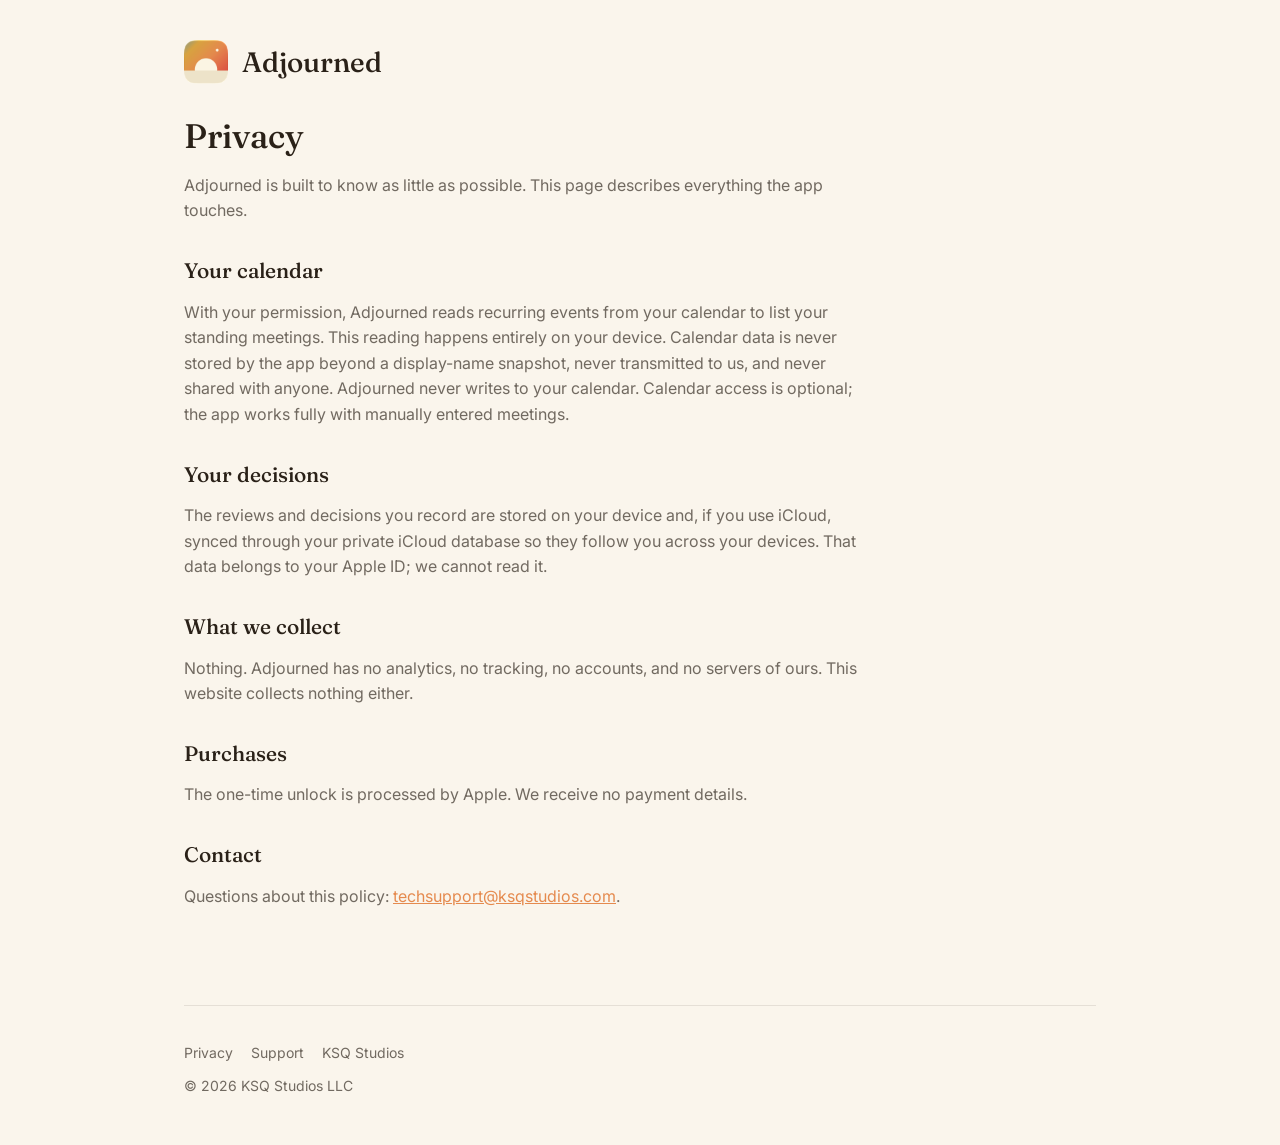
==== privacy.html @ c8b76a04 "adjournedapp.com v1: index, privacy, support, assets" ====
<!DOCTYPE html>
<html lang="en">
<head>
  <meta charset="utf-8">
  <meta name="viewport" content="width=device-width, initial-scale=1">
  <title>Privacy | Adjourned</title>
  <meta name="description" content="Adjourned privacy policy.">
  <link rel="icon" href="/favicon.png">
  <link rel="preconnect" href="https://fonts.googleapis.com">
  <link rel="preconnect" href="https://fonts.gstatic.com" crossorigin>
  <link href="https://fonts.googleapis.com/css2?family=Fraunces:opsz,wght@9..144,500&family=IBM+Plex+Mono:wght@400;500&family=Inter:wght@400;500;600&display=swap" rel="stylesheet">
  <link rel="stylesheet" href="/styles.css">
</head>
<body>
  <div class="wrap">
    <header>
      <div class="mark-row">
        <img src="/apple-touch-icon.png" alt="">
        <a class="wordmark" href="/">Adjourned</a>
      </div>
    </header>

    <div class="prose">
      <h1>Privacy</h1>
      <p>Adjourned is built to know as little as possible. This page describes everything the app touches.</p>

      <h2>Your calendar</h2>
      <p>With your permission, Adjourned reads recurring events from your calendar to list your standing meetings. This reading happens entirely on your device. Calendar data is never stored by the app beyond a display-name snapshot, never transmitted to us, and never shared with anyone. Adjourned never writes to your calendar. Calendar access is optional; the app works fully with manually entered meetings.</p>

      <h2>Your decisions</h2>
      <p>The reviews and decisions you record are stored on your device and, if you use iCloud, synced through your private iCloud database so they follow you across your devices. That data belongs to your Apple ID; we cannot read it.</p>

      <h2>What we collect</h2>
      <p>Nothing. Adjourned has no analytics, no tracking, no accounts, and no servers of ours. This website collects nothing either.</p>

      <h2>Purchases</h2>
      <p>The one-time unlock is processed by Apple. We receive no payment details.</p>

      <h2>Contact</h2>
      <p>Questions about this policy: <a href="mailto:techsupport@ksqstudios.com">techsupport@ksqstudios.com</a>.</p>
    </div>

    <footer>
      <nav>
        <a href="/privacy">Privacy</a>
        <a href="/support">Support</a>
        <a href="https://ksqstudios.com">KSQ Studios</a>
      </nav>
      <div>&copy; 2026 KSQ Studios LLC</div>
    </footer>
  </div>
</body>
</html>
---- styles.css ----
/* adjournedapp.com shared stylesheet.
   Palette: Adjourned cream base, sunset arc accents.
   Fraunces: wordmark + gradient card figures only.
   IBM Plex Mono: eyebrows + data. Inter: everything else. */

:root {
  --cream: #FAF5EC;
  --ink: #2A2118;
  --ink-soft: rgba(42, 33, 24, 0.66);
  --card: #FFFFFF;
  --accent: #E58A4E;
  --sky-top: #4A90C2;    --sky-bottom: #7FB8DC;
  --golden-top: #D9A441; --golden-bottom: #EFC76B;
  --apricot-top: #E58A4E;--apricot-bottom: #F2AC72;
  --coral-top: #DE5845;  --coral-bottom: #EE7E63;
  --verm-top: #C7302B;   --verm-bottom: #E04E38;
}

* { margin: 0; padding: 0; box-sizing: border-box; }

body {
  background: var(--cream);
  color: var(--ink);
  font-family: 'Inter', -apple-system, sans-serif;
  font-size: 16px;
  line-height: 1.6;
  -webkit-font-smoothing: antialiased;
}

.wrap {
  max-width: 960px;
  margin: 0 auto;
  padding: 0 24px;
}

/* Masthead */
header {
  padding: 40px 0 8px;
}
.mark-row {
  display: flex;
  align-items: center;
  gap: 14px;
}
.mark-row img {
  width: 44px; height: 44px;
  border-radius: 10px;
}
.wordmark {
  font-family: 'Fraunces', serif;
  font-weight: 500;
  font-size: 28px;
  color: var(--ink);
  text-decoration: none;
}

/* Hero */
.hero {
  padding: 56px 0 40px;
}
.eyebrow {
  font-family: 'IBM Plex Mono', monospace;
  font-size: 13px;
  letter-spacing: 0.08em;
  text-transform: uppercase;
  color: var(--accent);
  margin-bottom: 14px;
}
h1 {
  font-family: 'Fraunces', serif;
  font-weight: 500;
  font-size: clamp(34px, 6vw, 54px);
  line-height: 1.12;
  margin-bottom: 18px;
}
.lede {
  font-size: 18px;
  color: var(--ink-soft);
  max-width: 620px;
}
.store-badge {
  display: inline-block;
  margin-top: 28px;
}

/* Gradient figure cards */
.figures {
  display: grid;
  grid-template-columns: 1fr 1fr;
  gap: 18px;
  margin: 40px 0;
}
@media (max-width: 640px) { .figures { grid-template-columns: 1fr; } }
.figure-card {
  border-radius: 18px;
  padding: 28px 24px;
  color: #fff;
}
.figure-card.coral { background: linear-gradient(135deg, var(--coral-top), var(--coral-bottom)); }
.figure-card.golden { background: linear-gradient(135deg, var(--golden-top), var(--golden-bottom)); color: rgba(0,0,0,0.85); }
.figure-card .big {
  font-family: 'Fraunces', serif;
  font-weight: 500;
  font-size: 40px;
  line-height: 1.1;
}
.figure-card .caption {
  font-family: 'IBM Plex Mono', monospace;
  font-size: 13px;
  margin-top: 8px;
  opacity: 0.9;
}

/* Feature sections */
section { padding: 36px 0; }
h2 {
  font-family: 'Fraunces', serif;
  font-weight: 500;
  font-size: 28px;
  margin-bottom: 12px;
}
.feature-grid {
  display: grid;
  grid-template-columns: repeat(auto-fit, minmax(260px, 1fr));
  gap: 18px;
  margin-top: 22px;
}
.feature {
  background: var(--card);
  border-radius: 14px;
  padding: 22px;
  box-shadow: 0 1px 3px rgba(0,0,0,0.05);
}
.feature h3 {
  font-size: 16px;
  font-weight: 600;
  margin-bottom: 6px;
}
.feature p {
  font-size: 14px;
  color: var(--ink-soft);
}

/* Screenshots */
.shots {
  display: grid;
  grid-template-columns: repeat(auto-fit, minmax(200px, 1fr));
  gap: 20px;
  margin-top: 26px;
}
.shots img {
  width: 100%;
  border-radius: 22px;
  box-shadow: 0 6px 24px rgba(0,0,0,0.10);
}

/* Prose pages (privacy, support) */
.prose { padding: 24px 0 56px; max-width: 680px; }
.prose h1 { font-size: 34px; }
.prose h2 { font-size: 21px; margin-top: 30px; }
.prose p, .prose li { color: var(--ink-soft); margin-top: 10px; }
.prose ul { padding-left: 22px; }
.prose a { color: var(--accent); }

/* Footer */
footer {
  padding: 36px 0 48px;
  border-top: 1px solid rgba(42,33,24,0.10);
  margin-top: 40px;
  font-size: 14px;
  color: var(--ink-soft);
}
footer nav { display: flex; gap: 18px; margin-bottom: 10px; }
footer a { color: var(--ink-soft); text-decoration: none; }
footer a:hover { color: var(--accent); }
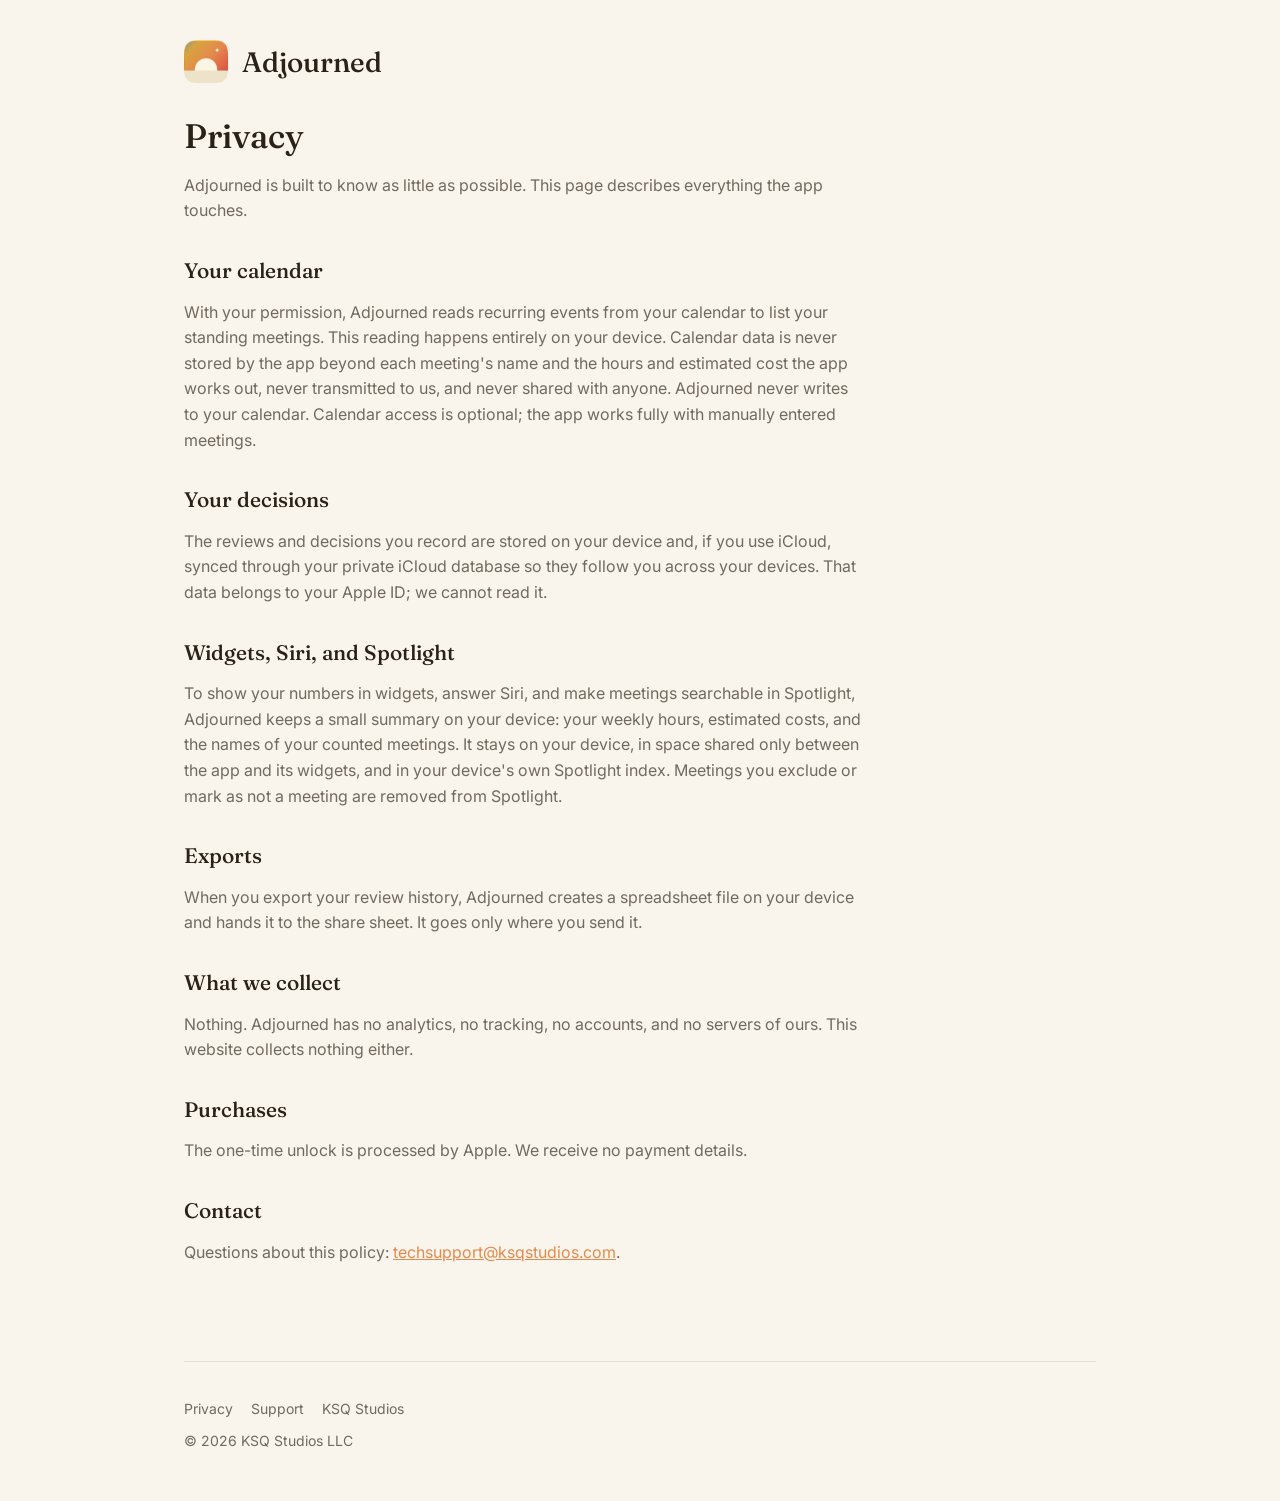
==== commit cffc0040: "Updated site for v1.1" ====
--- a/privacy.html
+++ b/privacy.html
@@ -25,10 +25,16 @@
       <p>Adjourned is built to know as little as possible. This page describes everything the app touches.</p>
 
       <h2>Your calendar</h2>
-      <p>With your permission, Adjourned reads recurring events from your calendar to list your standing meetings. This reading happens entirely on your device. Calendar data is never stored by the app beyond a display-name snapshot, never transmitted to us, and never shared with anyone. Adjourned never writes to your calendar. Calendar access is optional; the app works fully with manually entered meetings.</p>
+      <p>With your permission, Adjourned reads recurring events from your calendar to list your standing meetings. This reading happens entirely on your device. Calendar data is never stored by the app beyond each meeting's name and the hours and estimated cost the app works out, never transmitted to us, and never shared with anyone. Adjourned never writes to your calendar. Calendar access is optional; the app works fully with manually entered meetings.</p>
 
       <h2>Your decisions</h2>
       <p>The reviews and decisions you record are stored on your device and, if you use iCloud, synced through your private iCloud database so they follow you across your devices. That data belongs to your Apple ID; we cannot read it.</p>
+
+      <h2>Widgets, Siri, and Spotlight</h2>
+      <p>To show your numbers in widgets, answer Siri, and make meetings searchable in Spotlight, Adjourned keeps a small summary on your device: your weekly hours, estimated costs, and the names of your counted meetings. It stays on your device, in space shared only between the app and its widgets, and in your device's own Spotlight index. Meetings you exclude or mark as not a meeting are removed from Spotlight.</p>
+
+      <h2>Exports</h2>
+      <p>When you export your review history, Adjourned creates a spreadsheet file on your device and hands it to the share sheet. It goes only where you send it.</p>
 
       <h2>What we collect</h2>
       <p>Nothing. Adjourned has no analytics, no tracking, no accounts, and no servers of ours. This website collects nothing either.</p>
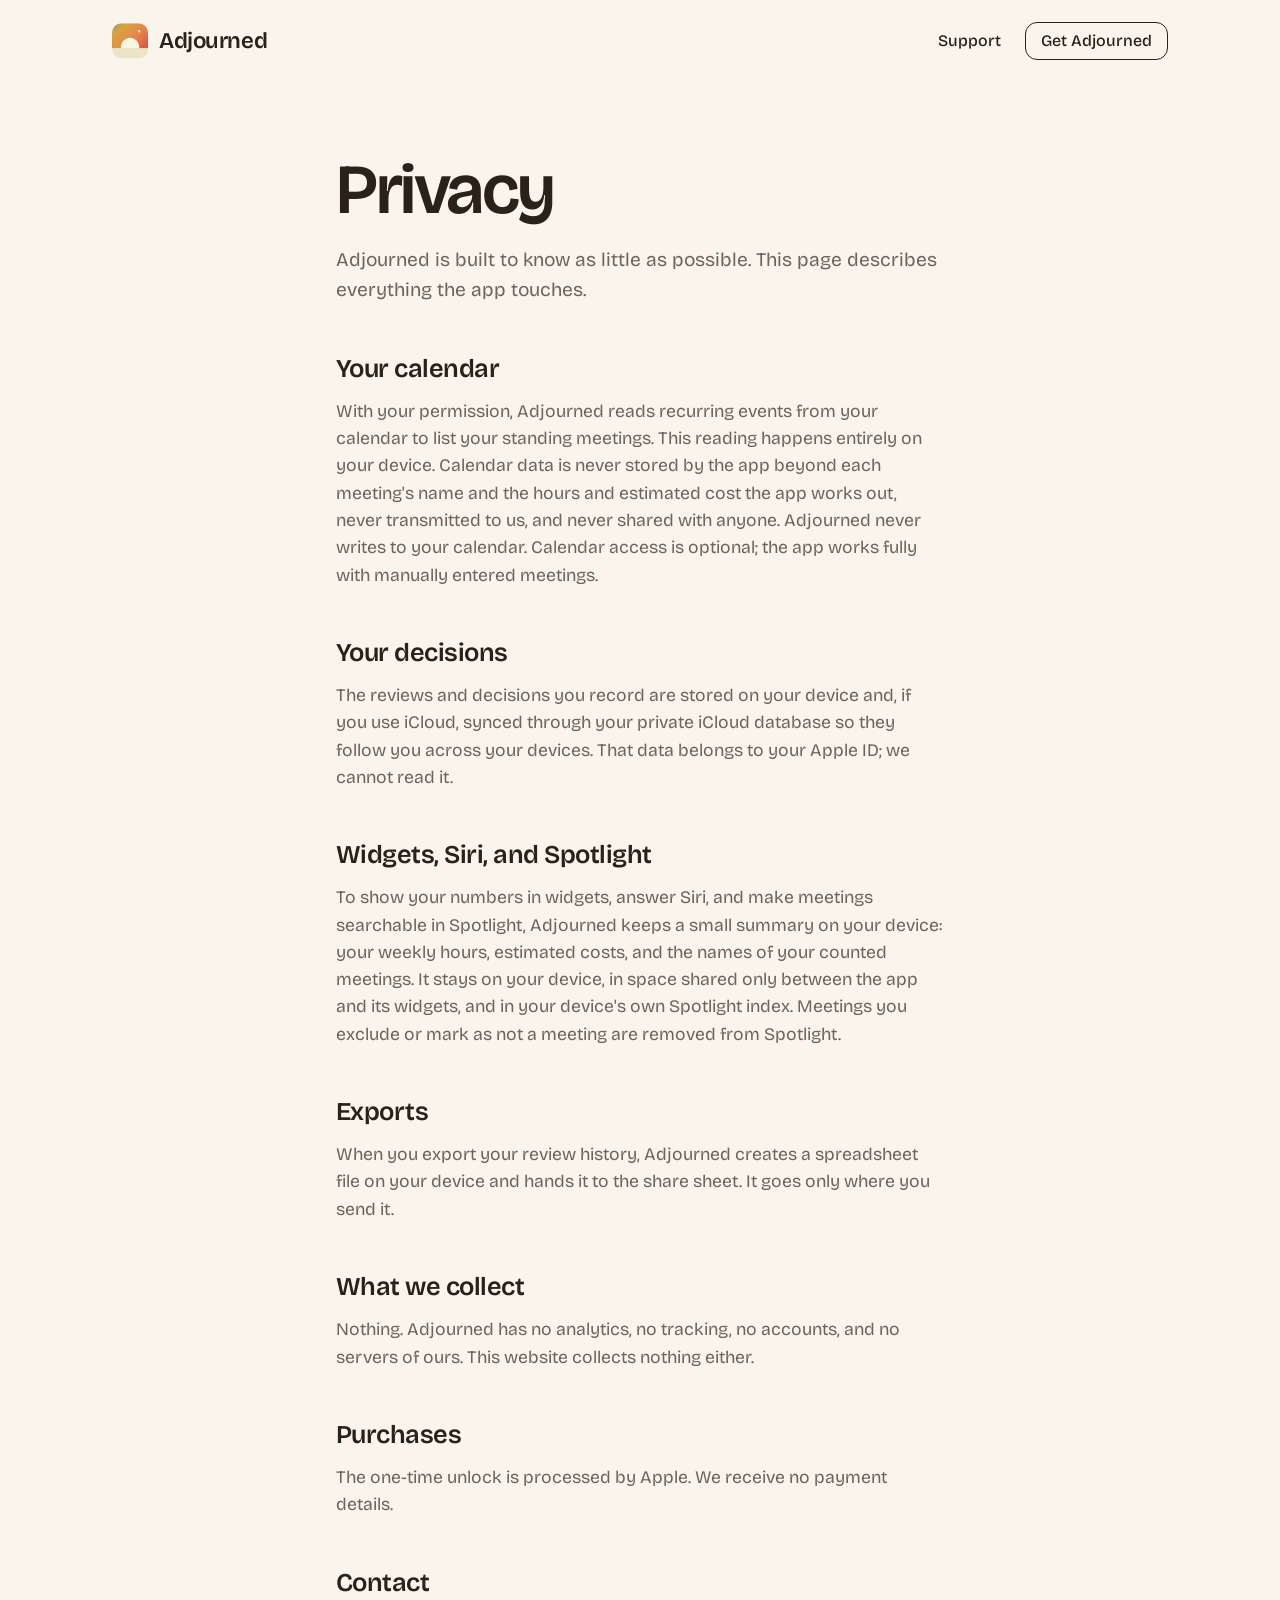
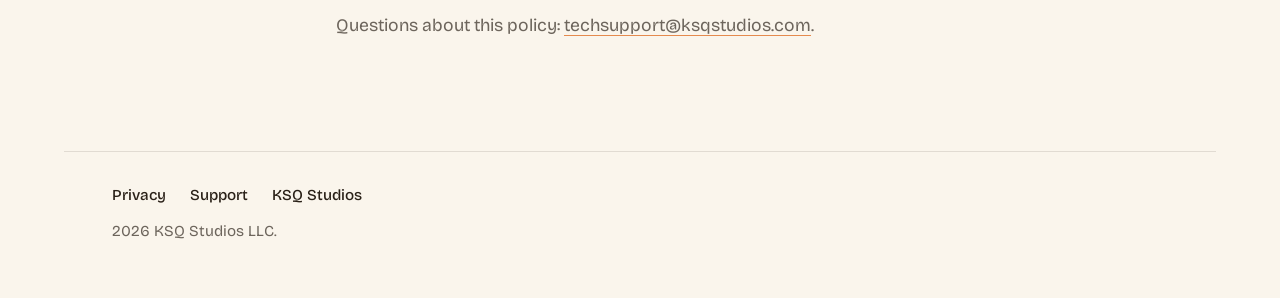
==== commit c0587870: "Redesign the site: a scrolling monthly review that clears an example week" ====
--- a/privacy.html
+++ b/privacy.html
@@ -5,55 +5,61 @@
   <meta name="viewport" content="width=device-width, initial-scale=1">
   <title>Privacy | Adjourned</title>
   <meta name="description" content="Adjourned privacy policy.">
+  <meta name="theme-color" content="#faf5ec">
   <link rel="icon" href="/favicon.png">
   <link rel="preconnect" href="https://fonts.googleapis.com">
   <link rel="preconnect" href="https://fonts.gstatic.com" crossorigin>
-  <link href="https://fonts.googleapis.com/css2?family=Fraunces:opsz,wght@9..144,500&family=IBM+Plex+Mono:wght@400;500&family=Inter:wght@400;500;600&display=swap" rel="stylesheet">
+  <link href="https://fonts.googleapis.com/css2?family=Bricolage+Grotesque:opsz,wght@12..96,300..700&family=IBM+Plex+Mono:wght@400;500&display=swap" rel="stylesheet">
   <link rel="stylesheet" href="/styles.css">
 </head>
-<body>
-  <div class="wrap">
-    <header>
-      <div class="mark-row">
-        <img src="/apple-touch-icon.png" alt="">
-        <a class="wordmark" href="/">Adjourned</a>
-      </div>
-    </header>
+<body class="doc-page">
 
-    <div class="prose">
-      <h1>Privacy</h1>
-      <p>Adjourned is built to know as little as possible. This page describes everything the app touches.</p>
+<header class="bar">
+  <div class="bar-inner">
+    <a class="mark" href="/"><img src="/apple-touch-icon.png" alt="" width="36" height="36">Adjourned</a>
+    <nav aria-label="Site">
+      <a href="/support">Support</a>
+      <a class="bar-cta" href="https://apps.apple.com/us/app/adjourned/id6806115869" rel="noopener">Get Adjourned</a>
+    </nav>
+  </div>
+</header>
 
-      <h2>Your calendar</h2>
-      <p>With your permission, Adjourned reads recurring events from your calendar to list your standing meetings. This reading happens entirely on your device. Calendar data is never stored by the app beyond each meeting's name and the hours and estimated cost the app works out, never transmitted to us, and never shared with anyone. Adjourned never writes to your calendar. Calendar access is optional; the app works fully with manually entered meetings.</p>
+<main class="doc">
+  <h1>Privacy</h1>
+  <p>Adjourned is built to know as little as possible. This page describes everything the app touches.</p>
 
-      <h2>Your decisions</h2>
-      <p>The reviews and decisions you record are stored on your device and, if you use iCloud, synced through your private iCloud database so they follow you across your devices. That data belongs to your Apple ID; we cannot read it.</p>
+  <h2>Your calendar</h2>
+  <p>With your permission, Adjourned reads recurring events from your calendar to list your standing meetings. This reading happens entirely on your device. Calendar data is never stored by the app beyond each meeting's name and the hours and estimated cost the app works out, never transmitted to us, and never shared with anyone. Adjourned never writes to your calendar. Calendar access is optional; the app works fully with manually entered meetings.</p>
 
-      <h2>Widgets, Siri, and Spotlight</h2>
-      <p>To show your numbers in widgets, answer Siri, and make meetings searchable in Spotlight, Adjourned keeps a small summary on your device: your weekly hours, estimated costs, and the names of your counted meetings. It stays on your device, in space shared only between the app and its widgets, and in your device's own Spotlight index. Meetings you exclude or mark as not a meeting are removed from Spotlight.</p>
+  <h2>Your decisions</h2>
+  <p>The reviews and decisions you record are stored on your device and, if you use iCloud, synced through your private iCloud database so they follow you across your devices. That data belongs to your Apple ID; we cannot read it.</p>
 
-      <h2>Exports</h2>
-      <p>When you export your review history, Adjourned creates a spreadsheet file on your device and hands it to the share sheet. It goes only where you send it.</p>
+  <h2>Widgets, Siri, and Spotlight</h2>
+  <p>To show your numbers in widgets, answer Siri, and make meetings searchable in Spotlight, Adjourned keeps a small summary on your device: your weekly hours, estimated costs, and the names of your counted meetings. It stays on your device, in space shared only between the app and its widgets, and in your device's own Spotlight index. Meetings you exclude or mark as not a meeting are removed from Spotlight.</p>
 
-      <h2>What we collect</h2>
-      <p>Nothing. Adjourned has no analytics, no tracking, no accounts, and no servers of ours. This website collects nothing either.</p>
+  <h2>Exports</h2>
+  <p>When you export your review history, Adjourned creates a spreadsheet file on your device and hands it to the share sheet. It goes only where you send it.</p>
 
-      <h2>Purchases</h2>
-      <p>The one-time unlock is processed by Apple. We receive no payment details.</p>
+  <h2>What we collect</h2>
+  <p>Nothing. Adjourned has no analytics, no tracking, no accounts, and no servers of ours. This website collects nothing either.</p>
 
-      <h2>Contact</h2>
-      <p>Questions about this policy: <a href="mailto:techsupport@ksqstudios.com">techsupport@ksqstudios.com</a>.</p>
-    </div>
+  <h2>Purchases</h2>
+  <p>The one-time unlock is processed by Apple. We receive no payment details.</p>
 
-    <footer>
-      <nav>
-        <a href="/privacy">Privacy</a>
-        <a href="/support">Support</a>
-        <a href="https://ksqstudios.com">KSQ Studios</a>
-      </nav>
-      <div>&copy; 2026 KSQ Studios LLC</div>
-    </footer>
+  <h2>Contact</h2>
+  <p>Questions about this policy: <a href="mailto:techsupport@ksqstudios.com">techsupport@ksqstudios.com</a>.</p>
+</main>
+
+<footer class="foot">
+  <div class="foot-inner">
+    <nav aria-label="Footer">
+      <a href="/privacy">Privacy</a>
+      <a href="/support">Support</a>
+      <a href="https://ksqstudios.com">KSQ Studios</a>
+    </nav>
+    <p>2026 KSQ Studios LLC.</p>
   </div>
+</footer>
+
 </body>
 </html>
--- a/styles.css
+++ b/styles.css
@@ -1,175 +1,441 @@
-/* adjournedapp.com shared stylesheet.
-   Palette: Adjourned cream base, sunset arc accents.
-   Fraunces: wordmark + gradient card figures only.
-   IBM Plex Mono: eyebrows + data. Inter: everything else. */
+/*
+  adjournedapp.com
+
+  The app's sunset arc, set against a working week. Cream paper, warm ink,
+  and the five tones the app gives your weekly hours: clear sky, golden,
+  apricot, coral, vermilion. On the home page a sticky week runs a monthly
+  review as you scroll: decisions first, which change nothing, then the
+  follow-through, which clears the week and brings the color back toward
+  clear sky.
+
+  Bricolage Grotesque for everything set, IBM Plex Mono for figures and
+  labels.
+
+  No analytics. The privacy policy says the site collects nothing, so keep
+  it that way.
+*/
 
 :root {
-  --cream: #FAF5EC;
-  --ink: #2A2118;
-  --ink-soft: rgba(42, 33, 24, 0.66);
-  --card: #FFFFFF;
-  --accent: #E58A4E;
-  --sky-top: #4A90C2;    --sky-bottom: #7FB8DC;
-  --golden-top: #D9A441; --golden-bottom: #EFC76B;
-  --apricot-top: #E58A4E;--apricot-bottom: #F2AC72;
-  --coral-top: #DE5845;  --coral-bottom: #EE7E63;
-  --verm-top: #C7302B;   --verm-bottom: #E04E38;
-}
-
-* { margin: 0; padding: 0; box-sizing: border-box; }
+  --cream: #faf5ec;
+  --paper: #fffdf8;
+  --ink: #2a2118;
+  --soft: rgba(42, 33, 24, 0.68);
+  --hair: rgba(42, 33, 24, 0.12);
+
+  --sky: #4a90c2;      --sky-2: #7fb8dc;
+  --golden: #d9a441;   --golden-2: #efc76b;
+  --apricot: #e58a4e;  --apricot-2: #f2ac72;
+  --coral: #de5845;    --coral-2: #ee7e63;
+  --verm: #c7302b;     --verm-2: #e04e38;
+
+  /* The current sky, set by the script from the weekly hours. */
+  --now: var(--coral);
+  --now-2: var(--coral-2);
+
+  --sans: "Bricolage Grotesque", -apple-system, BlinkMacSystemFont, system-ui, sans-serif;
+  --mono: "IBM Plex Mono", ui-monospace, Menlo, monospace;
+
+  --page: 72rem;
+  --gutter: clamp(1.25rem, 4vw, 3rem);
+}
+
+*, *::before, *::after { box-sizing: border-box; }
+
+html { -webkit-text-size-adjust: 100%; }
 
 body {
+  margin: 0;
   background: var(--cream);
   color: var(--ink);
-  font-family: 'Inter', -apple-system, sans-serif;
-  font-size: 16px;
-  line-height: 1.6;
+  font-family: var(--sans);
+  font-size: 1.1rem;
+  line-height: 1.55;
   -webkit-font-smoothing: antialiased;
 }
 
-.wrap {
-  max-width: 960px;
-  margin: 0 auto;
-  padding: 0 24px;
-}
-
-/* Masthead */
-header {
-  padding: 40px 0 8px;
-}
-.mark-row {
+img { max-width: 100%; height: auto; display: block; }
+
+a { color: inherit; text-decoration-color: var(--apricot); text-underline-offset: 0.2em; }
+
+:focus-visible { outline: 2px solid var(--apricot); outline-offset: 3px; border-radius: 3px; }
+
+h1, h2, h3 { margin: 0; font-weight: 600; letter-spacing: -0.02em; text-wrap: balance; }
+
+p { margin: 0 0 1rem; }
+
+.eyebrow, .num, .step-tag, .hours-sub {
+  font-family: var(--mono);
+  font-size: 0.82rem;
+  letter-spacing: 0.08em;
+  text-transform: uppercase;
+}
+
+.button {
+  display: inline-block;
+  background: var(--ink);
+  color: var(--cream);
+  font-weight: 600;
+  font-size: 1.02rem;
+  text-decoration: none;
+  padding: 0.8rem 1.4rem;
+  border-radius: 14px;
+}
+
+.button:hover { background: #3c3024; }
+
+.buy { display: flex; flex-wrap: wrap; align-items: center; gap: 0.75rem 1.25rem; margin-top: 2rem; }
+.buy span { font-size: 0.98rem; color: var(--soft); }
+
+/* ---------- Bar ---------- */
+
+.bar-inner {
+  max-width: var(--page);
+  margin: 0 auto;
+  padding: 1.4rem var(--gutter);
   display: flex;
   align-items: center;
-  gap: 14px;
-}
-.mark-row img {
-  width: 44px; height: 44px;
-  border-radius: 10px;
-}
-.wordmark {
-  font-family: 'Fraunces', serif;
-  font-weight: 500;
-  font-size: 28px;
+  justify-content: space-between;
+}
+
+.mark {
+  display: flex;
+  align-items: center;
+  gap: 0.7rem;
+  font-weight: 600;
+  font-size: 1.4rem;
+  letter-spacing: -0.02em;
+  text-decoration: none;
+}
+
+.mark img { border-radius: 9px; }
+
+.bar nav { display: flex; align-items: center; gap: 1.5rem; font-weight: 500; font-size: 1rem; }
+.bar nav a { text-decoration: none; }
+.bar-cta { border: 1px solid var(--ink); padding: 0.35rem 0.95rem; border-radius: 12px; }
+
+/* ---------- Hero ---------- */
+
+.hero {
+  max-width: var(--page);
+  margin: 0 auto;
+  padding: clamp(3rem, 8vw, 6rem) var(--gutter) clamp(3rem, 6vw, 4rem);
+}
+
+.eyebrow { color: var(--apricot); margin-bottom: 1.25rem; }
+
+.hero h1 {
+  font-size: clamp(3rem, 8vw, 6.4rem);
+  line-height: 0.95;
+  letter-spacing: -0.035em;
+  max-width: 13ch;
+}
+
+.lede { margin-top: 2rem; max-width: 40rem; font-size: 1.25rem; color: var(--soft); }
+
+/* ---------- The review ---------- */
+
+.review { height: 460vh; position: relative; }
+
+.review-stick {
+  position: sticky;
+  top: 0;
+  height: 100vh;
+  overflow: hidden;
+  background: linear-gradient(var(--now-2), color-mix(in srgb, var(--now-2) 18%, var(--cream)) 55%, var(--cream));
+  transition: background 0.3s linear;
+}
+
+.review-inner {
+  max-width: var(--page);
+  height: 100%;
+  margin: 0 auto;
+  padding: clamp(1.5rem, 5vh, 3.5rem) var(--gutter);
+  display: grid;
+  grid-template-columns: minmax(0, 21rem) minmax(0, 1fr);
+  gap: clamp(1.5rem, 4vw, 3.5rem);
+  align-items: center;
+}
+
+.hours {
+  color: #fff;
+  border-radius: 22px;
+  padding: 1.6rem 1.5rem 1.4rem;
+  background: linear-gradient(135deg, var(--now), var(--now-2));
+  box-shadow: 0 18px 40px rgba(42, 33, 24, 0.18);
+}
+
+.hours-num {
+  margin: 0;
+  font-size: clamp(2.6rem, 4.6vw, 3.6rem);
+  font-weight: 600;
+  line-height: 1;
+  letter-spacing: -0.03em;
+  font-variant-numeric: tabular-nums;
+}
+
+.hours-sub { margin: 0.7rem 0 0; opacity: 0.92; }
+
+.steps { list-style: none; margin: 1.75rem 0 0; padding: 0; position: relative; min-height: 9.5rem; }
+
+.steps li {
+  position: absolute;
+  inset: 0 0 auto;
+  font-size: 1.12rem;
+  line-height: 1.5;
+  opacity: 0;
+  transform: translateY(8px);
+  transition: opacity 0.4s ease, transform 0.4s ease;
+}
+
+.steps li.is-on { opacity: 1; transform: none; }
+
+.step-tag { display: block; color: var(--ink); opacity: 0.65; margin-bottom: 0.4rem; }
+
+/* The week */
+
+.week {
+  background: var(--paper);
+  border-radius: 22px;
+  padding: 1rem 1rem 1.1rem 0.6rem;
+  box-shadow: 0 18px 50px rgba(42, 33, 24, 0.14), 0 0 0 1px var(--hair);
+}
+
+.days {
+  display: grid;
+  grid-template-columns: 2.2rem repeat(5, minmax(0, 1fr));
+  font-family: var(--mono);
+  font-size: 0.78rem;
+  letter-spacing: 0.06em;
+  text-transform: uppercase;
+  color: var(--soft);
+  padding-bottom: 0.6rem;
+}
+
+.days::before { content: ""; }
+.days span { padding-left: 0.4rem; }
+
+.grid { display: grid; grid-template-columns: 2.2rem minmax(0, 1fr); height: min(64vh, 34rem); }
+
+.hours-col { display: grid; grid-template-rows: repeat(8, 1fr); font-family: var(--mono); font-size: 0.72rem; color: var(--soft); text-align: right; padding-right: 0.45rem; }
+.hours-col span { transform: translateY(-0.5em); }
+
+.cols {
+  position: relative;
+  background:
+    repeating-linear-gradient(to bottom, var(--hair) 0 1px, transparent 1px calc(100% / 8)),
+    repeating-linear-gradient(to right, var(--hair) 0 1px, transparent 1px 20%);
+  border-right: 1px solid var(--hair);
+  border-bottom: 1px solid var(--hair);
+}
+
+.mtg {
+  position: absolute;
+  /* left, top, width and height are set from the data attributes */
+  margin: 1px 3px;
+  padding: 0.3rem 0.45rem;
+  border-radius: 8px;
+  color: #fff;
+  font-size: 0.8rem;
+  line-height: 1.2;
+  overflow: hidden;
+  transition: opacity 0.25s linear;
+}
+
+.mtg b { display: block; font-weight: 600; white-space: nowrap; overflow: hidden; text-overflow: ellipsis; }
+.mtg i { display: block; font-style: normal; opacity: 0.85; font-size: 0.74rem; }
+.mtg.is-short i { display: none; }
+.mtg .abbr { display: none; }
+
+/* Short meetings sit tighter so the decision still fits under the name. */
+.mtg.is-short { padding-top: 0.15rem; padding-bottom: 0; }
+.mtg.is-short[data-decision]::after { margin-top: 0.05rem; line-height: 1.25; }
+.mtg.is-tiny { padding-top: 0.05rem; padding-bottom: 0; }
+.mtg.is-tiny b { font-size: 0.68rem; }
+
+.t-verm { background: linear-gradient(135deg, var(--verm), var(--verm-2)); }
+.t-coral { background: linear-gradient(135deg, var(--coral), var(--coral-2)); }
+.t-apricot { background: linear-gradient(135deg, var(--apricot), var(--apricot-2)); }
+.t-golden { background: linear-gradient(135deg, var(--golden), var(--golden-2)); color: rgba(0, 0, 0, 0.82); }
+
+/* The decision stamped on each meeting, in place of the attendee count */
+.mtg[data-decision] i { display: none; }
+
+.mtg[data-decision]::after {
+  content: attr(data-decision);
+  display: inline-block;
+  margin-top: 0.2rem;
+  font-family: var(--mono);
+  font-size: 0.62rem;
+  line-height: 1.35;
+  letter-spacing: 0.06em;
+  text-transform: uppercase;
+  padding: 0 0.35rem;
+  border-radius: 4px;
+  background: rgba(255, 255, 255, 0.92);
   color: var(--ink);
-  text-decoration: none;
-}
-
-/* Hero */
-.hero {
-  padding: 56px 0 40px;
-}
-.eyebrow {
-  font-family: 'IBM Plex Mono', monospace;
-  font-size: 13px;
-  letter-spacing: 0.08em;
-  text-transform: uppercase;
-  color: var(--accent);
-  margin-bottom: 14px;
-}
-h1 {
-  font-family: 'Fraunces', serif;
-  font-weight: 500;
-  font-size: clamp(34px, 6vw, 54px);
-  line-height: 1.12;
-  margin-bottom: 18px;
-}
-.lede {
-  font-size: 18px;
-  color: var(--ink-soft);
-  max-width: 620px;
-}
-.store-badge {
-  display: inline-block;
-  margin-top: 28px;
-}
-
-/* Gradient figure cards */
-.figures {
+  animation: stamp 0.35s ease-out;
+}
+
+.mtg.is-tiny[data-decision]::after { display: none; }
+
+@keyframes stamp { from { transform: scale(1.5); opacity: 0; } }
+
+.mtg.is-gone b { text-decoration: line-through; }
+
+/* ---------- Bands ---------- */
+
+.band { border-top: 1px solid var(--hair); }
+
+.band-inner {
+  max-width: var(--page);
+  margin: 0 auto;
+  padding: clamp(4rem, 8vw, 6rem) var(--gutter);
+}
+
+.band h2 { font-size: clamp(2.2rem, 4.6vw, 3.6rem); line-height: 1; letter-spacing: -0.03em; }
+
+.band-lede { margin-top: 1.25rem; max-width: 36rem; color: var(--soft); font-size: 1.2rem; }
+
+.ledger {
+  margin-top: 2.5rem;
   display: grid;
-  grid-template-columns: 1fr 1fr;
-  gap: 18px;
-  margin: 40px 0;
-}
-@media (max-width: 640px) { .figures { grid-template-columns: 1fr; } }
-.figure-card {
-  border-radius: 18px;
-  padding: 28px 24px;
-  color: #fff;
-}
-.figure-card.coral { background: linear-gradient(135deg, var(--coral-top), var(--coral-bottom)); }
-.figure-card.golden { background: linear-gradient(135deg, var(--golden-top), var(--golden-bottom)); color: rgba(0,0,0,0.85); }
-.figure-card .big {
-  font-family: 'Fraunces', serif;
-  font-weight: 500;
-  font-size: 40px;
-  line-height: 1.1;
-}
-.figure-card .caption {
-  font-family: 'IBM Plex Mono', monospace;
-  font-size: 13px;
-  margin-top: 8px;
-  opacity: 0.9;
-}
-
-/* Feature sections */
-section { padding: 36px 0; }
-h2 {
-  font-family: 'Fraunces', serif;
-  font-weight: 500;
-  font-size: 28px;
-  margin-bottom: 12px;
-}
-.feature-grid {
+  grid-template-columns: repeat(4, minmax(0, 1fr));
+  gap: 2rem clamp(1.5rem, 3vw, 2.5rem);
+}
+
+.ledger > div { border-top: 2px solid var(--ink); padding-top: 1rem; }
+.num { color: var(--apricot); margin-bottom: 0.75rem; }
+.ledger h3 { font-size: 1.3rem; margin-bottom: 0.5rem; }
+.ledger p:last-child { font-size: 1rem; color: var(--soft); }
+
+/* Screens */
+
+.shots {
+  margin-top: 2.5rem;
   display: grid;
-  grid-template-columns: repeat(auto-fit, minmax(260px, 1fr));
-  gap: 18px;
-  margin-top: 22px;
-}
-.feature {
-  background: var(--card);
-  border-radius: 14px;
-  padding: 22px;
-  box-shadow: 0 1px 3px rgba(0,0,0,0.05);
-}
-.feature h3 {
-  font-size: 16px;
-  font-weight: 600;
-  margin-bottom: 6px;
-}
-.feature p {
-  font-size: 14px;
-  color: var(--ink-soft);
-}
-
-/* Screenshots */
-.shots {
-  display: grid;
-  grid-template-columns: repeat(auto-fit, minmax(200px, 1fr));
-  gap: 20px;
-  margin-top: 26px;
-}
+  grid-template-columns: repeat(4, minmax(0, 1fr));
+  gap: clamp(1rem, 2.5vw, 2rem);
+}
+
+.shots figure { margin: 0; }
+
 .shots img {
-  width: 100%;
-  border-radius: 22px;
-  box-shadow: 0 6px 24px rgba(0,0,0,0.10);
-}
-
-/* Prose pages (privacy, support) */
-.prose { padding: 24px 0 56px; max-width: 680px; }
-.prose h1 { font-size: 34px; }
-.prose h2 { font-size: 21px; margin-top: 30px; }
-.prose p, .prose li { color: var(--ink-soft); margin-top: 10px; }
-.prose ul { padding-left: 22px; }
-.prose a { color: var(--accent); }
-
-/* Footer */
-footer {
-  padding: 36px 0 48px;
-  border-top: 1px solid rgba(42,33,24,0.10);
-  margin-top: 40px;
-  font-size: 14px;
-  color: var(--ink-soft);
-}
-footer nav { display: flex; gap: 18px; margin-bottom: 10px; }
-footer a { color: var(--ink-soft); text-decoration: none; }
-footer a:hover { color: var(--accent); }
+  /* The captures are cut off at the bottom; the fade finishes them. */
+  -webkit-mask-image: linear-gradient(#000 78%, transparent);
+  mask-image: linear-gradient(#000 78%, transparent);
+  filter: drop-shadow(0 10px 22px rgba(42, 33, 24, 0.12));
+}
+
+.shots figcaption { margin-top: -1rem; font-weight: 500; position: relative; }
+
+/* Side by side */
+
+.wide-pair { display: grid; grid-template-columns: minmax(0, 1fr) minmax(0, 1.6fr); gap: clamp(2rem, 5vw, 4rem); align-items: center; }
+.wide-pair p { margin-top: 1.25rem; color: var(--soft); font-size: 1.15rem; }
+
+.duo { margin: 0; }
+.duo img {
+  border: 10px solid #15110c;
+  border-radius: 26px;
+  box-shadow: 0 30px 60px rgba(42, 33, 24, 0.22);
+}
+
+/* Price */
+
+.price {
+  text-align: center;
+  padding: clamp(5rem, 10vw, 8rem) var(--gutter);
+  background: linear-gradient(var(--cream), color-mix(in srgb, var(--sky-2) 30%, var(--cream)));
+}
+
+.price-num { font-size: clamp(3.2rem, 9vw, 6.5rem); font-weight: 600; letter-spacing: -0.04em; line-height: 1; margin: 0; }
+.price-line { font-size: clamp(1.4rem, 2.6vw, 1.9rem); margin-top: 1rem; }
+.price-sub { max-width: 34rem; margin: 1.5rem auto 0; color: var(--soft); }
+.price .buy { justify-content: center; }
+
+/* ---------- Footer ---------- */
+
+.foot { background: color-mix(in srgb, var(--sky-2) 30%, var(--cream)); }
+
+.foot-inner {
+  max-width: var(--page);
+  margin: 0 auto;
+  padding: 2rem var(--gutter) 3rem;
+  border-top: 1px solid var(--hair);
+  font-size: 0.95rem;
+  color: var(--soft);
+}
+
+.foot nav { display: flex; flex-wrap: wrap; gap: 0.5rem 1.5rem; margin-bottom: 0.75rem; font-weight: 500; color: var(--ink); }
+.foot nav a { text-decoration: none; }
+.foot p { margin: 0 0 0.4rem; max-width: 44rem; }
+
+/* ---------- Document pages: privacy, support, event ---------- */
+
+.doc {
+  max-width: 44rem;
+  margin: 0 auto;
+  padding: clamp(2.5rem, 6vw, 4.5rem) var(--gutter) clamp(4rem, 8vw, 6rem);
+}
+
+.doc h1 { font-size: clamp(2.8rem, 7vw, 4.4rem); line-height: 1; letter-spacing: -0.035em; }
+.doc h1 + p { margin-top: 1.25rem; font-size: 1.2rem; color: var(--soft); }
+.doc h2 { font-size: 1.6rem; margin: 2.75rem 0 0.6rem; }
+.doc h3 { font-size: 1.2rem; margin: 1.75rem 0 0.4rem; }
+.doc p, .doc li { color: var(--soft); }
+.doc ul, .doc ol { padding-left: 1.2rem; }
+.doc li { margin-bottom: 0.4rem; }
+.doc .duo { margin: 2.5rem 0; }
+.doc .buy { margin-top: 2.5rem; }
+
+.doc-page .foot { background: none; }
+
+/* ---------- Small screens ---------- */
+
+@media (max-width: 56rem) {
+  .review { height: 520vh; }
+  .review-inner {
+    grid-template-columns: minmax(0, 1fr);
+    grid-template-rows: auto minmax(0, 1fr);
+    align-items: start;
+    gap: 1rem;
+    padding-top: 1rem;
+    padding-bottom: 1rem;
+  }
+  .review-side { display: grid; grid-template-columns: auto minmax(0, 1fr); gap: 1rem; align-items: center; }
+  .hours { padding: 0.9rem 1rem; border-radius: 16px; }
+  .hours-num { font-size: 1.9rem; }
+  .hours-sub { font-size: 0.66rem; margin-top: 0.4rem; }
+  .steps { margin: 0; min-height: 7.5rem; }
+  .steps li { font-size: 0.9rem; line-height: 1.4; top: 50%; transform: translateY(calc(-50% + 8px)); }
+  .steps li.is-on { transform: translateY(-50%); }
+  .week { padding: 0.7rem 0.6rem 0.8rem 0.3rem; border-radius: 16px; height: 100%; display: flex; flex-direction: column; }
+  .grid { height: auto; flex: 1; }
+  .days { grid-template-columns: 1.6rem repeat(5, minmax(0, 1fr)); font-size: 0.66rem; }
+  .grid { grid-template-columns: 1.6rem minmax(0, 1fr); }
+  .mtg { padding: 0.2rem 0.25rem; margin: 1px 2px; border-radius: 6px; font-size: 0.64rem; }
+  .mtg b { white-space: normal; }
+  .mtg i { display: none; }
+  .mtg[data-decision]::after { font-size: 0.48rem; padding: 0 0.2rem; margin-top: 0.1rem; }
+  .mtg .full { display: none; }
+  .mtg .abbr { display: inline; }
+  .mtg.is-short b { white-space: nowrap; }
+  .step-tag { display: none; }
+
+  .ledger { grid-template-columns: repeat(2, minmax(0, 1fr)); }
+  .shots { grid-template-columns: repeat(2, minmax(0, 1fr)); }
+  .wide-pair { grid-template-columns: minmax(0, 1fr); }
+  .duo img { border-width: 6px; border-radius: 16px; }
+}
+
+@media (max-width: 34rem) {
+  .ledger { grid-template-columns: minmax(0, 1fr); }
+  .bar nav { gap: 1rem; }
+  .mark { font-size: 1.25rem; }
+  .mark img { width: 30px; height: 30px; }
+}
+
+@media (prefers-reduced-motion: reduce) {
+  .steps li, .mtg, .review-stick { transition: none !important; }
+  .mtg[data-decision]::after { animation: none !important; }
+}
